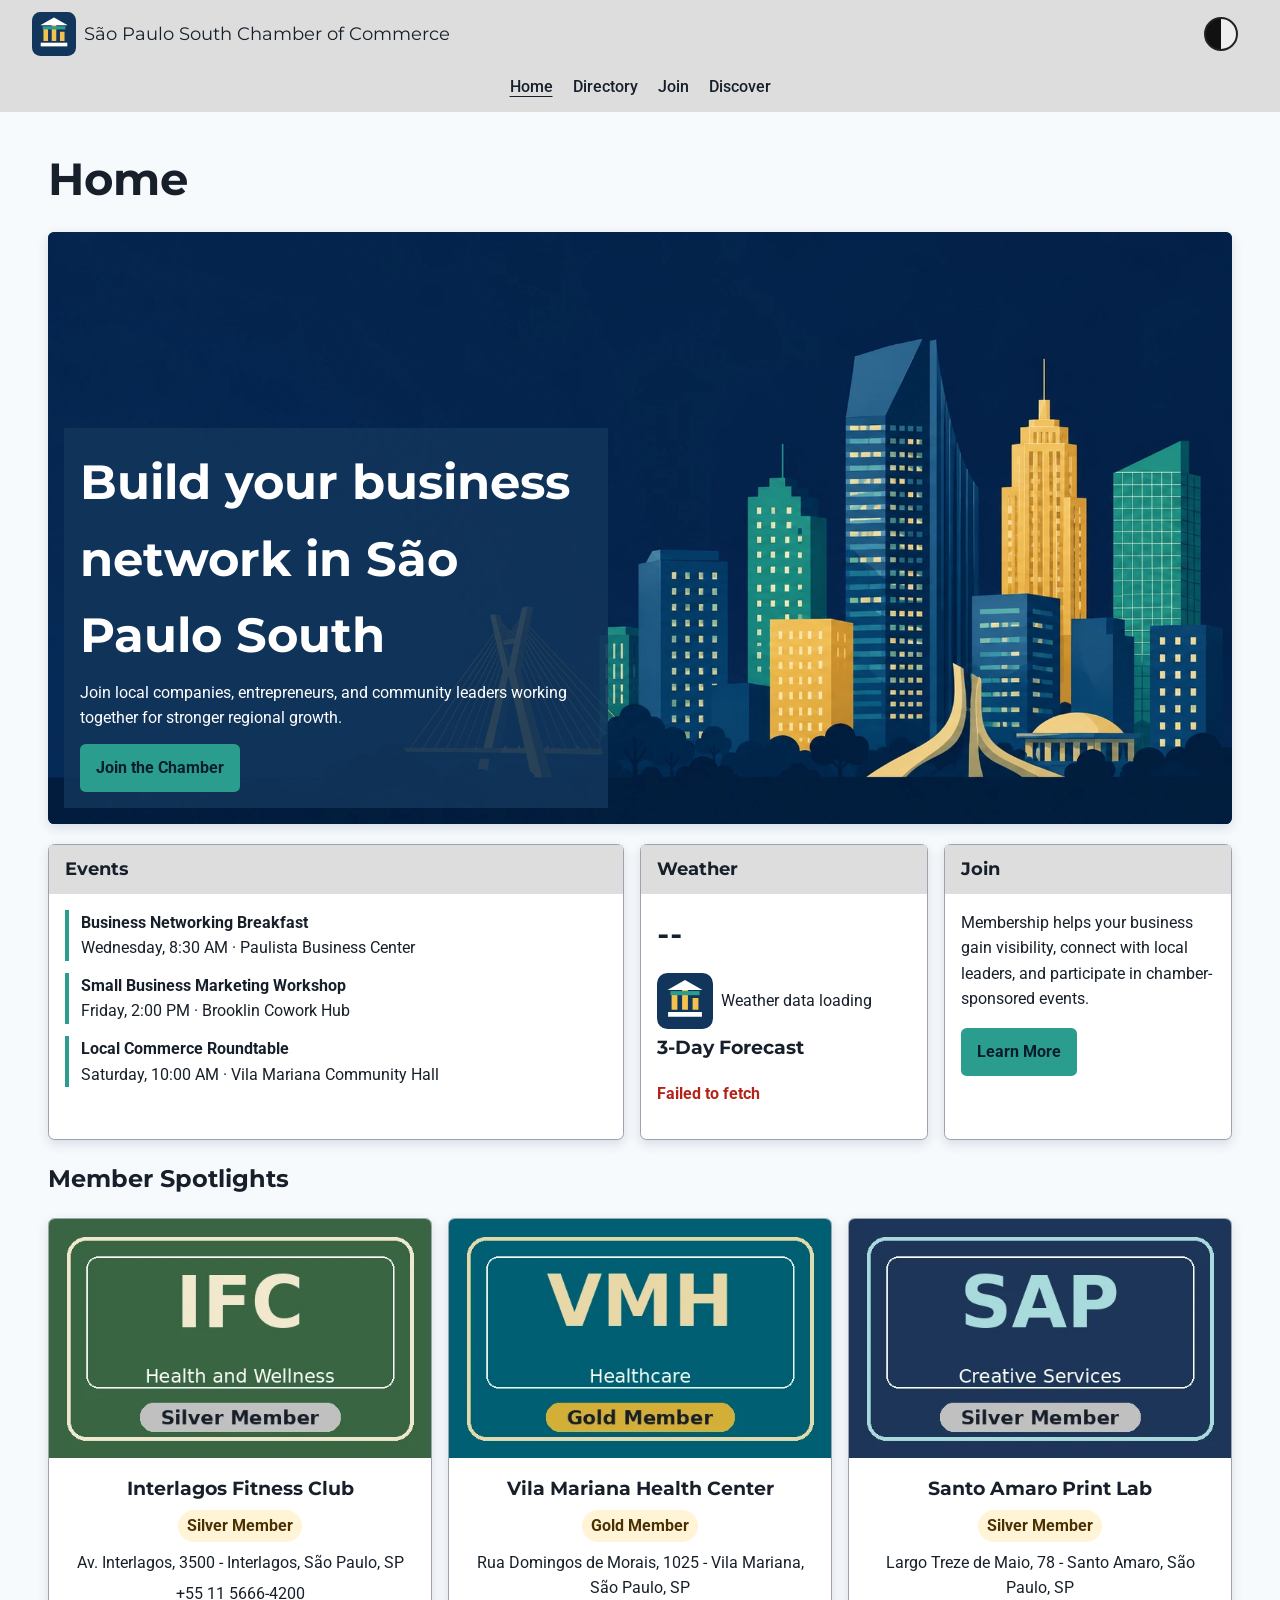
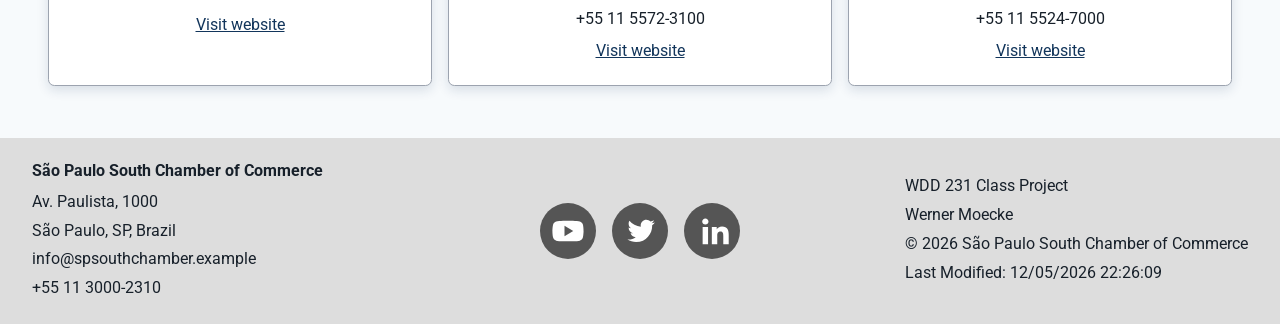
==== chamber/index.html @ 5a810691 "Add chamber home page" ====
<!DOCTYPE html>
<html lang="en">

<head>
    <meta charset="UTF-8">
    <meta name="viewport" content="width=device-width, initial-scale=1.0">
    <title>São Paulo South Chamber of Commerce</title>
    <meta name="description"
        content="Home page for the São Paulo South Chamber of Commerce, featuring local events, weather, calls to action, and member spotlights.">
    <meta name="author" content="Werner Moecke">
    <link rel="icon" href="images/favicon.svg" type="image/svg+xml">
    <link rel="preconnect" href="https://fonts.googleapis.com">
    <link rel="preconnect" href="https://fonts.gstatic.com" crossorigin>
    <link
        href="https://fonts.googleapis.com/css2?family=Montserrat:wght@600;700&family=Roboto:wght@400;500;700&display=swap"
        rel="stylesheet">
    <link rel="stylesheet" href="styles/normalize.css">
    <link rel="stylesheet" href="styles/small.css">
    <link rel="stylesheet" href="styles/larger.css">
    <script src="scripts/navigation.js" defer></script>
    <script src="scripts/dates.js" defer></script>
    <meta property="og:title" content="São Paulo South Chamber of Commerce">
    <meta property="og:description" content="Connect with businesses, events, and resources in São Paulo South.">
    <meta property="og:image" content="https://wmoecke.github.io/wdd231/chamber/images/og-image.webp">
    <meta property="og:url" content="https://wmoecke.github.io/wdd231/chamber/index.html">
    <script src="scripts/home.js" defer></script>
</head>

<body>
    <header>
        <a class="brand" href="index.html">
            <img src="images/logo.svg" alt="São Paulo South Chamber of Commerce logo" width="64" height="64">
            <span>São Paulo South Chamber of Commerce</span>
        </a>

        <button id="theme-button" class="theme-button" type="button" aria-label="Toggle dark mode"></button>

        <button id="menu-button" class="menu-button" type="button" aria-label="Open navigation menu"
            aria-expanded="false" aria-controls="primary-navigation"></button>
    </header>

    <nav id="primary-navigation" class="navigation">
        <ul>
            <li class="current"><a href="index.html">Home</a></li>
            <li><a href="directory.html">Directory</a></li>
            <li><a href="join.html">Join</a></li>
            <li><a href="discover.html">Discover</a></li>
        </ul>
    </nav>

    <main>
        <h1>Home</h1>

        <section class="home-hero" aria-label="São Paulo South Chamber welcome">
            <img src="images/hero-sao-paulo.webp" alt="Stylized São Paulo business skyline" width="1400" height="700">
            <div class="hero-text">
                <h2>Build your business network in São Paulo South</h2>
                <p>Join local companies, entrepreneurs, and community leaders working together for stronger regional
                    growth.</p>
                <a class="cta-button" href="join.html">Join the Chamber</a>
            </div>
        </section>

        <div class="home-grid">
            <section class="panel events" aria-labelledby="events-title">
                <h2 id="events-title">Events</h2>
                <div class="panel-content">
                    <ul class="event-list">
                        <li>
                            <strong>Business Networking Breakfast</strong><br>
                            Wednesday, 8:30 AM · Paulista Business Center
                        </li>
                        <li>
                            <strong>Small Business Marketing Workshop</strong><br>
                            Friday, 2:00 PM · Brooklin Cowork Hub
                        </li>
                        <li>
                            <strong>Local Commerce Roundtable</strong><br>
                            Saturday, 10:00 AM · Vila Mariana Community Hall
                        </li>
                    </ul>
                </div>
            </section>

            <section class="panel weather" aria-labelledby="weather-title">
                <h2 id="weather-title">Weather</h2>
                <div class="panel-content">
                    <div class="weather-current">
                        <p class="temperature" id="current-temp">--</p>
                        <figure>
                            <img id="weather-icon" src="images/logo.svg" alt="" width="56" height="56">
                            <figcaption id="weather-description">Weather data loading</figcaption>
                        </figure>
                    </div>
                    <h3>3-Day Forecast</h3>
                    <ul id="forecast-list" class="forecast-list"></ul>
                    <p id="weather-message" class="weather-message"></p>
                </div>
            </section>

            <section class="panel join-panel" aria-labelledby="join-title">
                <h2 id="join-title">Join</h2>
                <div class="panel-content">
                    <p>Membership helps your business gain visibility, connect with local leaders, and participate in
                        chamber-sponsored events.</p>
                    <a class="cta-button" href="join.html">Learn More</a>
                </div>
            </section>
        </div>

        <section class="spotlights" aria-labelledby="spotlights-title">
            <h2 id="spotlights-title">Member Spotlights</h2>
            <div id="spotlights-container" class="spotlight-grid" aria-live="polite"></div>
        </section>
    </main>

    <footer>
        <div class="footer-contact">
            <h2>São Paulo South Chamber of Commerce</h2>
            <p>Av. Paulista, 1000</p>
            <p>São Paulo, SP, Brazil</p>
            <p>info@spsouthchamber.example</p>
            <p>+55 11 3000-2310</p>
        </div>

        <div class="social">
            <a href="https://www.youtube.com/" target="_blank" rel="noopener">
                <img src="images/youtube.svg" alt="YouTube" width="56" height="56">
            </a>
            <a href="https://twitter.com/" target="_blank" rel="noopener">
                <img src="images/twitter.svg" alt="Twitter" width="56" height="56">
            </a>
            <a href="https://www.linkedin.com/" target="_blank" rel="noopener">
                <img src="images/linkedin.svg" alt="LinkedIn" width="56" height="56">
            </a>
        </div>

        <div class="footer-info">
            <p>WDD 231 Class Project</p>
            <p>Werner Moecke</p>
            <p>&copy; <span id="current-year"></span> São Paulo South Chamber of Commerce</p>
            <p id="last-modified"></p>
        </div>
    </footer>
</body>

</html>
---- chamber/styles/small.css ----
/* São Paulo South Chamber of Commerce - small view */

:root {
    --primary: #12355b;
    --secondary: #2a9d8f;
    --accent: #8a5a00;
    --accent-light: #fff4d6;
    --background: #f7fafc;
    --surface: #ffffff;
    --card-background: #e5e5e5;
    --text: #17202a;
    --muted: #5f6c7b;
    --border: #9ca3af;
    --shadow: 0 0.25rem 0.75rem rgb(18 53 91 / 14%);
}

* {
    box-sizing: border-box;
}

body {
    min-width: 320px;
    background-color: var(--background);
    color: var(--text);
    font-family: "Roboto", Arial, sans-serif;
    line-height: 1.6;
}

img {
    display: block;
    max-width: 100%;
    height: auto;
}

h1,
h2,
h3,
.brand span {
    font-family: "Montserrat", Arial, sans-serif;
}

h1,
h2,
h3,
p {
    margin-top: 0;
}

a {
    color: var(--primary);
}

a:hover,
a:focus {
    color: var(--secondary);
}

/* Header */

header {
    display: grid;
    grid-template-columns: auto 44px 48px;
    align-items: center;
    gap: 0.5rem;
    padding: 0.75rem 1rem;
    background-color: #dddddd;
    color: var(--text);
}

.brand {
    display: flex;
    align-items: center;
    gap: 0.5rem;
    color: var(--text);
    text-decoration: none;
}

.brand img {
    width: 44px;
    height: 44px;
}

.brand span {
    font-size: 1.1rem;
    line-height: 1.15;
}

.theme-button {
    width: 34px;
    height: 34px;
    border: 2px solid #222222;
    border-radius: 50%;
    background: linear-gradient(90deg, #111111 50%, #eeeeee 50%);
    cursor: pointer;
}

.menu-button {
    width: 48px;
    height: 48px;
    border: 0;
    background: none;
    color: var(--text);
    cursor: pointer;
    font-size: 2.2rem;
}

.menu-button::before {
    content: "\2630";
}

.menu-button.open::before {
    content: "\00d7";
}

/* Navigation */

.navigation {
    display: none;
    background-color: #dddddd;
}

.navigation.open {
    display: block;
}

.navigation ul {
    margin: 0;
    padding: 0;
    list-style: none;
}

.navigation a {
    display: block;
    min-height: 44px;
    padding: 0.9rem 1rem;
    color: var(--text);
    font-weight: 500;
    text-align: center;
    text-decoration: none;
}

.navigation a:hover,
.navigation a:focus {
    background-color: #c9c9c9;
}

.navigation .current a {
    text-decoration: underline;
    text-underline-offset: 0.25rem;
}

/* Main */

main {
    width: min(74rem, calc(100% - 2rem));
    margin-inline: auto;
    padding-block: 1rem 2rem;
}

main h1 {
    margin: 0.5rem 0 1rem;
    color: var(--text);
    font-size: clamp(2rem, 6vw, 2.8rem);
}

section {
    margin-bottom: 1.25rem;
}

.home-hero {
    position: relative;
    overflow: hidden;
    border-radius: 0.4rem;
    background-color: var(--primary);
    box-shadow: var(--shadow);
}

.home-hero img {
    width: 100%;
    min-height: 18rem;
    object-fit: cover;
}

.hero-text {
    position: absolute;
    inset: auto auto 1rem 1rem;
    max-width: 34rem;
    padding: 1rem;
    background-color: rgb(18 53 91 / 88%);
    color: white;
}

.hero-text h2 {
    margin-bottom: 0.35rem;
    font-size: clamp(1.5rem, 6vw, 3rem);
}

.hero-text p {
    margin-bottom: 0.8rem;
}

.cta-button {
    display: inline-block;
    min-height: 44px;
    border-radius: 0.35rem;
    background-color: var(--secondary);
    color: #071d2f;
    font-weight: 700;
    padding: 0.7rem 1rem;
    text-decoration: none;
}

.cta-button:hover,
.cta-button:focus {
    background-color: #f2c14e;
    color: #17202a;
}

.home-grid {
    display: grid;
    gap: 1rem;
}

.panel,
.spotlight-card {
    border: 1px solid var(--border);
    border-radius: 0.4rem;
    background-color: var(--surface);
    box-shadow: var(--shadow);
}

.panel h2 {
    margin-bottom: 0;
    padding: 0.65rem 1rem;
    background-color: #dddddd;
    color: var(--text);
    font-size: 1.1rem;
}

.panel-content {
    padding: 1rem;
}

.event-list {
    display: grid;
    gap: 0.75rem;
    margin: 0;
    padding: 0;
    list-style: none;
}

.event-list li {
    border-left: 0.3rem solid var(--secondary);
    padding-left: 0.75rem;
}

.weather-current {
    display: grid;
    gap: 0.25rem;
    justify-items: start;
}

.weather-current figure {
    display: flex;
    align-items: center;
    gap: 0.5rem;
    margin: 0.25rem 0;
}

.weather-current img {
    width: 56px;
    height: 56px;
}

.temperature {
    font-size: 2rem;
    font-weight: 700;
    margin-bottom: 0.25rem;
}

.forecast-list {
    display: grid;
    gap: 0.35rem;
    margin: 0.75rem 0 0;
    padding-left: 1.2rem;
}

.weather-message {
    color: #b42318;
    font-weight: 700;
}

.weather-message:empty {
    display: none;
}

.spotlight-grid {
    display: grid;
    gap: 1rem;
}

.spotlight-card {
    overflow: hidden;
    text-align: center;
}

.spotlight-card img {
    width: 100%;
    aspect-ratio: 16 / 10;
    object-fit: cover;
}

.spotlight-card-content {
    padding: 1rem;
}

.spotlight-card h3 {
    margin-bottom: 0.35rem;
}

.spotlight-card p {
    margin-bottom: 0.35rem;
}

.membership {
    display: inline-block;
    margin-bottom: 0.5rem;
    border-radius: 999px;
    background-color: var(--accent-light);
    color: #4b3000;
    font-weight: 700;
    padding: 0.2rem 0.55rem;
}

/* Directory page */

.directory-section {
    margin-top: 0;
}

.visually-hidden {
    position: absolute;
    width: 1px;
    height: 1px;
    overflow: hidden;
    clip-path: inset(50%);
    white-space: nowrap;
}

.view-toggle {
    display: flex;
    justify-content: center;
    gap: 1rem;
    margin-bottom: 1rem;
}

.view-toggle button {
    min-width: 6rem;
    min-height: 44px;
    border: 1px solid #555555;
    border-radius: 0.25rem;
    background-color: #dddddd;
    color: var(--text);
    cursor: pointer;
    font-weight: 700;
}

.view-toggle button.active,
.view-toggle button:hover,
.view-toggle button:focus {
    background-color: var(--primary);
    color: white;
}

.members-grid {
    display: grid;
    gap: 1rem;
}

.member-card {
    overflow: hidden;
    border: 1px solid var(--border);
    border-radius: 0.45rem;
    background-color: var(--card-background);
    box-shadow: var(--shadow);
}

.member-heading {
    padding: 0.75rem 1rem 0.55rem;
    border-bottom: 1px solid var(--border);
    text-align: center;
}

.member-heading h3 {
    margin-bottom: 0.15rem;
    color: var(--text);
    font-size: 1.25rem;
}

.member-category {
    margin-bottom: 0;
    color: var(--text);
    font-size: 0.9rem;
}

.member-body {
    display: grid;
    grid-template-columns: 6rem 1fr;
    gap: 0.75rem;
    align-items: center;
    padding: 0.85rem;
}

.member-card img {
    width: 6rem;
    aspect-ratio: 1 / 1;
    object-fit: cover;
}

.member-content {
    min-width: 0;
}

.member-content p {
    margin-bottom: 0.25rem;
    font-size: 0.9rem;
}

.member-content a {
    overflow-wrap: anywhere;
    font-weight: 700;
}

.member-level,
.description,
.address {
    display: none;
}

.members-list {
    display: grid;
    gap: 0.6rem;
}

.members-list .member-card {
    border-radius: 0.35rem;
    background-color: var(--surface);
}

.members-list .member-heading {
    padding: 0.6rem 0.75rem;
    text-align: left;
}

.members-list .member-heading h3 {
    font-size: 1.05rem;
}

.members-list .member-category {
    display: none;
}

.members-list .member-body {
    display: grid;
    grid-template-columns: 1fr;
    padding: 0.75rem;
}

.members-list .member-card img {
    display: none;
}

.members-list .member-content {
    display: grid;
    gap: 0.25rem;
}

.members-list .member-content p {
    margin-bottom: 0;
}

.error-message {
    padding: 1rem;
    border-left: 6px solid #b42318;
    background-color: #fee4e2;
}

/* Footer */

footer {
    display: grid;
    gap: 1.25rem;
    padding: 1.25rem 1rem;
    background-color: #dddddd;
    color: var(--text);
    text-align: left;
}

footer h2 {
    margin-bottom: 0.35rem;
    font-family: "Roboto", Arial, sans-serif;
    font-size: 1rem;
    font-weight: 700;
}

footer p {
    margin-bottom: 0.2rem;
}

.social {
    display: flex;
    justify-content: center;
    gap: 1rem;
}

.social a {
    display: grid;
    width: 56px;
    height: 56px;
    place-items: center;
    border-radius: 50%;
    background-color: #555555;
}

.social a:hover,
.social a:focus {
    background-color: var(--primary);
}

.social img {
    width: 56px;
    height: 56px;
}

.footer-info {
    text-align: left;
}

body.dark {
    --background: #17202a;
    --surface: #1f2937;
    --card-background: #243447;
    --text: #f8fafc;
    --muted: #d1d5db;
}

body.dark header,
body.dark .navigation,
body.dark footer {
    background-color: #111827;
    color: #f8fafc;
}

body.dark .brand,
body.dark .navigation a {
    color: #f8fafc;
}

body.dark .view-toggle button,
body.dark .panel h2 {
    background-color: #374151;
    color: #f8fafc;
}

body.dark .member-card,
body.dark .panel,
body.dark .spotlight-card {
    background-color: #243447;
}

body.dark .navigation a:hover,
body.dark .navigation a:focus {
    background-color: #374151;
}

@media (max-width: 380px) {
    .brand span {
        font-size: 1rem;
    }

    .member-body {
        grid-template-columns: 1fr;
        text-align: center;
    }

    .member-card img {
        margin-inline: auto;
    }
}
---- chamber/styles/larger.css ----
/* São Paulo South Chamber of Commerce - larger views */

@media screen and (min-width: 700px) {
    header {
        grid-template-columns: auto auto 44px;
        justify-items: initial;
        padding: 0.75rem 2rem;
    }

    .brand img {
        width: 44px;
        height: 44px;
    }

    .brand span {
        font-size: 1.1rem;
    }

    .menu-button {
        display: none;
    }

    .theme-button {
        grid-column: 3;
    }

    .navigation {
        display: block;
        background-color: #dddddd;
    }

    .navigation ul {
        display: flex;
        justify-content: center;
        gap: 1.25rem;
    }

    .navigation li {
        flex: 0 0 auto;
        max-width: none;
    }

    .navigation a {
        padding: 0.35rem 0;
    }

    main h1 {
        margin-top: 1rem;
    }

    .home-grid {
        grid-template-columns: 2fr 1fr 1fr;
    }

    .spotlight-grid {
        grid-template-columns: repeat(3, minmax(0, 1fr));
    }

    .members-grid {
        grid-template-columns: repeat(2, minmax(0, 1fr));
    }

    .members-list .member-card {
        display: grid;
        grid-template-columns: minmax(12rem, 1.2fr) minmax(0, 2fr);
        align-items: center;
    }

    .members-list .member-heading {
        border-right: 1px solid var(--border);
        border-bottom: 0;
    }

    .members-list .member-body {
        padding: 0.75rem 1rem;
    }

    .members-list .member-content {
        grid-template-columns: minmax(9rem, 1fr) minmax(9rem, 1fr) minmax(8rem, 0.75fr);
        align-items: center;
    }

    footer {
        grid-template-columns: repeat(3, 1fr);
        align-items: center;
        padding-inline: 2rem;
        text-align: left;
    }

    .footer-contact {
        justify-self: start;
    }

    .social {
        justify-self: center;
        justify-content: center;
    }

    .footer-info {
        justify-self: end;
        text-align: left;
    }
}

@media screen and (min-width: 1040px) {
    .members-grid {
        grid-template-columns: repeat(3, minmax(0, 1fr));
    }
}
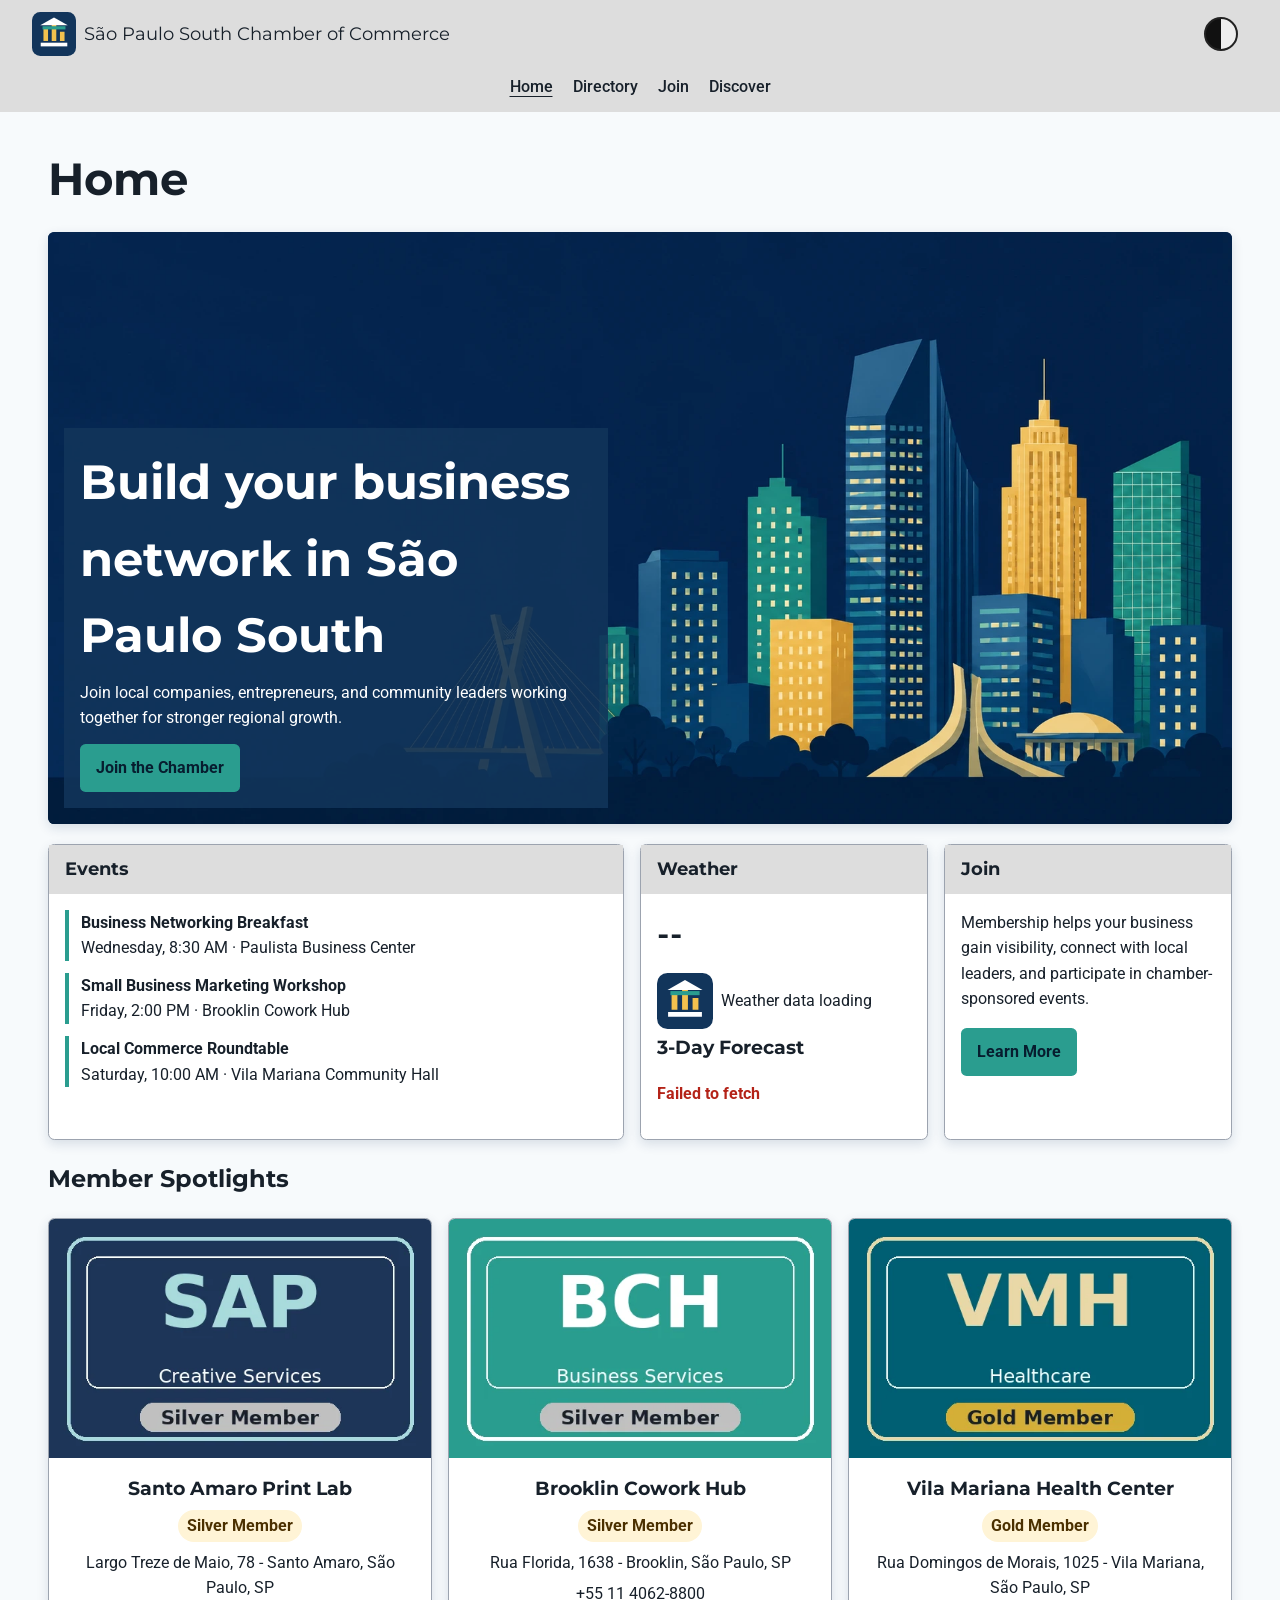
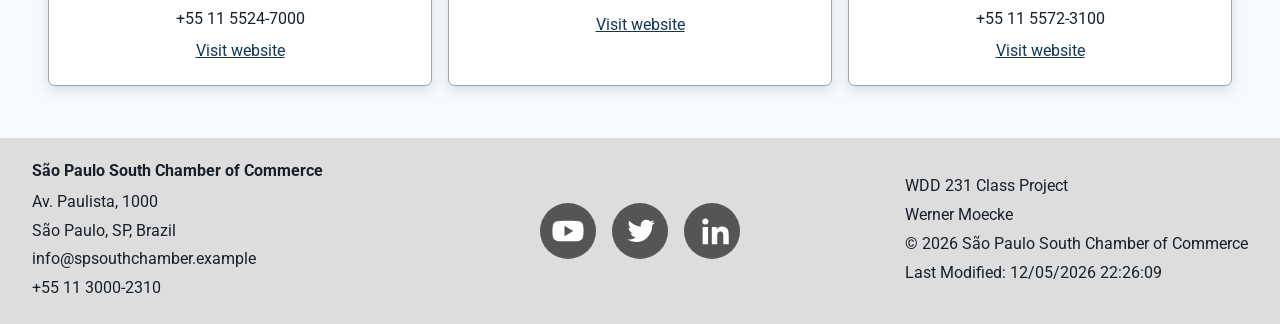
==== commit 969c10d8: "Update LinkedIn links" ====
--- a/chamber/index.html
+++ b/chamber/index.html
@@ -130,7 +130,7 @@
             <a href="https://twitter.com/" target="_blank" rel="noopener">
                 <img src="images/twitter.svg" alt="Twitter" width="56" height="56">
             </a>
-            <a href="https://www.linkedin.com/" target="_blank" rel="noopener">
+            <a href="https://www.linkedin.com/in/wernermoecke" target="_blank" rel="noopener">
                 <img src="images/linkedin.svg" alt="LinkedIn" width="56" height="56">
             </a>
         </div>
